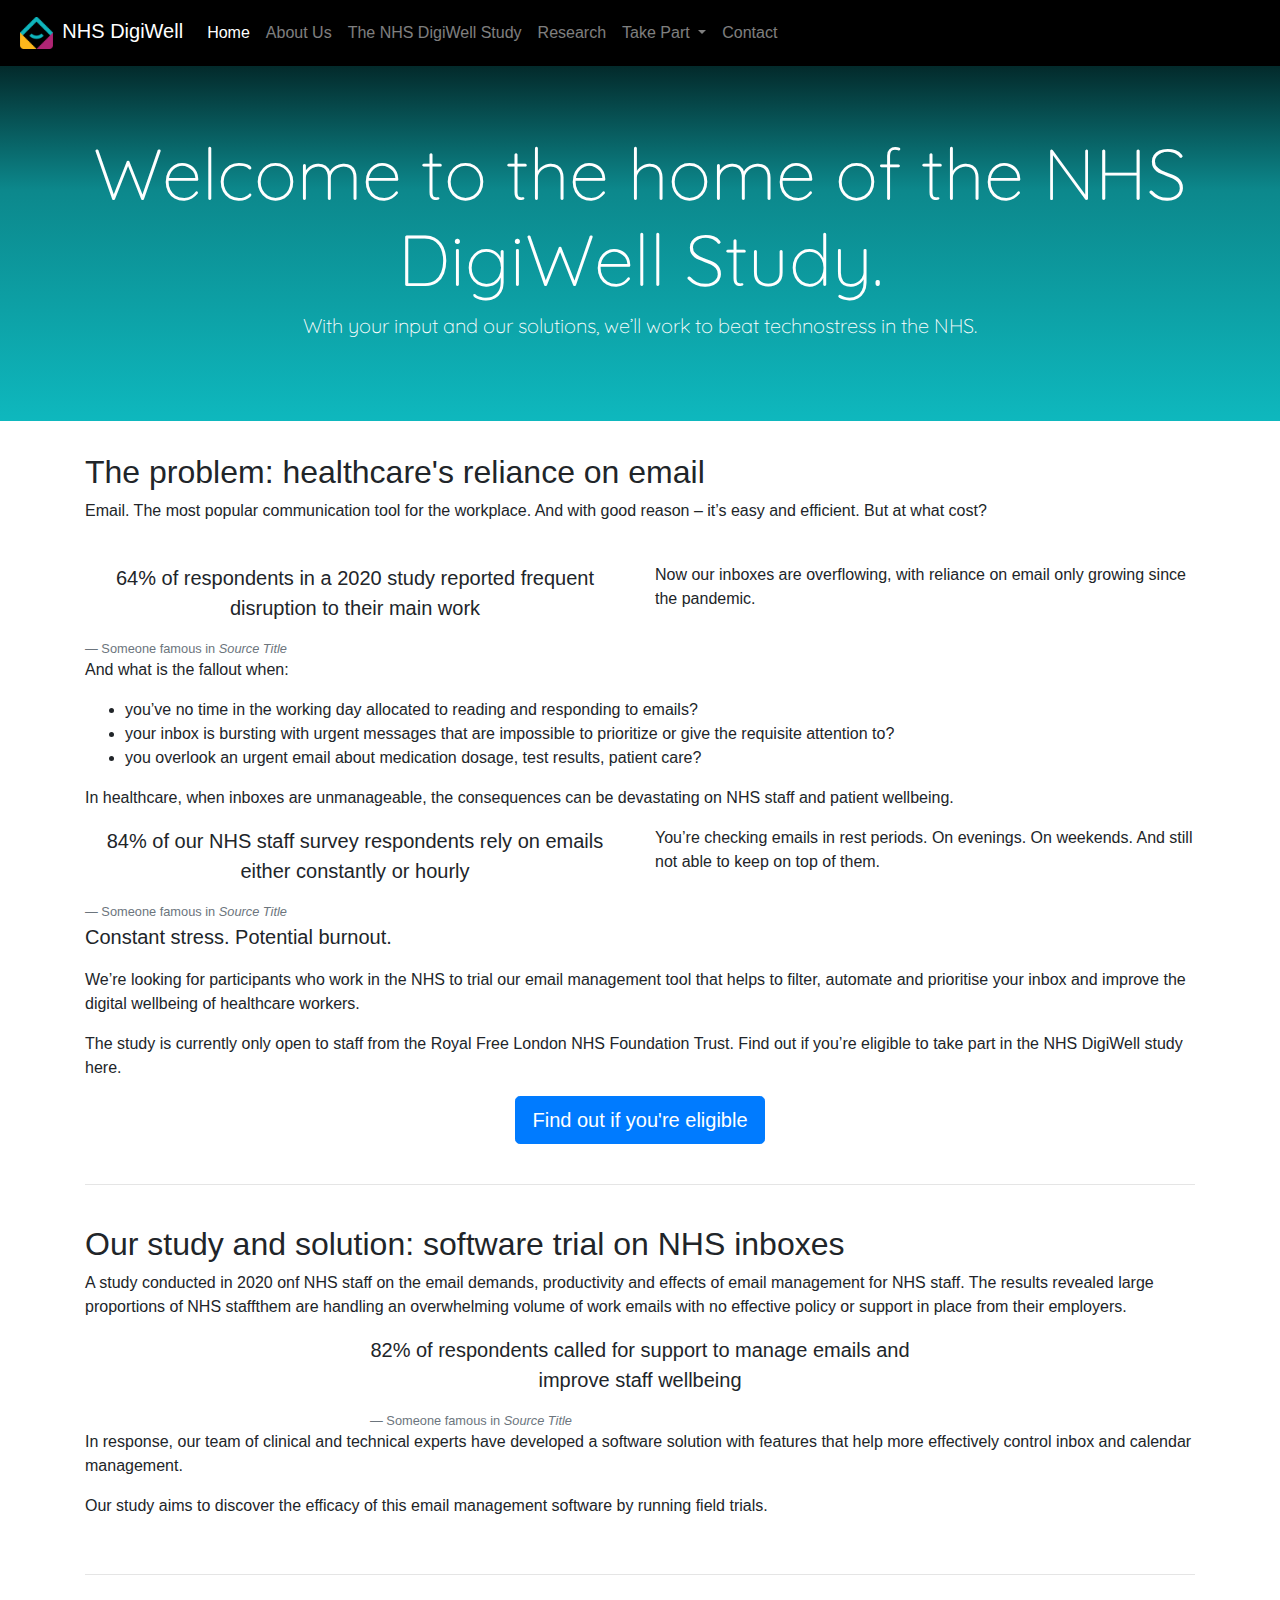
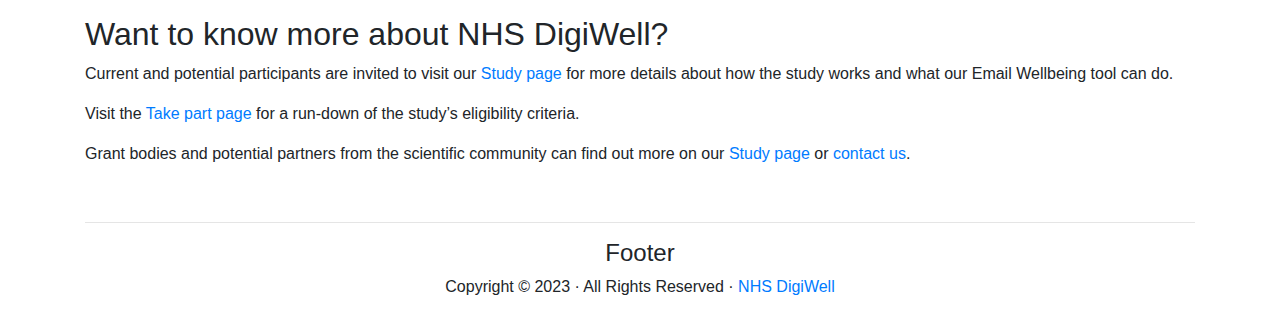
==== index.html @ 48092ce5 "First commit" ====
<!DOCTYPE html>
<html lang="en">
  <head>
    <meta charset="UTF-8">
    <meta http-equiv="X-UA-Compatible" content="IE=edge">
    <meta name="viewport" content="width=device-width, initial-scale=1">
    <title>NHS DigiWell</title>

    <!-- Bootstrap -->
    <link href="css/bootstrap-4.4.1.css" rel="stylesheet">
    <link href="css/style.css" rel="stylesheet">

  </head>
  <body>
    <nav class="navbar navbar-expand-lg navbar-dark">
       <a class="navbar-brand" href="#"><img src="images/airemail_logo.png" alt="" class="img-fluid" style="max-height: 32px; margin: 4px;" /> NHS DigiWell</a>
       <button class="navbar-toggler" type="button" data-toggle="collapse" data-target="#navbarSupportedContent" aria-controls="navbarSupportedContent" aria-expanded="false" aria-label="Toggle navigation">
       <span class="navbar-toggler-icon"></span>
       </button>
       <div class="collapse navbar-collapse" id="navbarSupportedContent">
          <ul class="navbar-nav mr-auto">
             <li class="nav-item active">
                <a class="nav-link" href="#">Home <span class="sr-only">(current)</span></a>
             </li>
             <li class="nav-item">
                <a class="nav-link" href="#">About Us</a>
             </li>
             <li class="nav-item">
                <a class="nav-link" href="#">The NHS DigiWell Study</a>
             </li>
             <li class="nav-item">
                <a class="nav-link" href="#">Research</a>
             </li>
             <li class="nav-item dropdown">
                <a class="nav-link dropdown-toggle" href="#" id="navbarDropdown" role="button" data-toggle="dropdown" aria-haspopup="true" aria-expanded="false">
                Take Part
                </a>
                <div class="dropdown-menu" aria-labelledby="navbarDropdown">
                   <a class="dropdown-item" href="#">Take Part</a>
                   <a class="dropdown-item" href="#">Tips and Tricks</a>
                </div>
             </li>
             <li class="nav-item">
                <a class="nav-link" href="#">Contact</a>
             </li>
          </ul>
<!--
          <form class="form-inline my-2 my-lg-0">
             <input class="form-control mr-sm-2" type="search" placeholder="Search" aria-label="Search">
             <button class="btn btn-outline-success my-2 my-sm-0" type="submit">Search</button>
          </form>
-->
       </div>
    </nav>

    <div class="jumbotron jumbotron-fluid text-center">
       <h1 class="display-3">Welcome to the home of the NHS DigiWell Study.</h1>
       <p class="lead">With your input and our solutions, we’ll work to beat technostress in the NHS.</p>
<!--
       <hr class="my-4">
       <p>This is a simple hero unit, a simple jumbotron-style component for calling extra attention to featured content or information.</p>
       <p class="lead">
          <a class="btn btn-primary btn-lg" href="#" role="button">Learn more</a>
       </p>
-->
    </div>
    <div class="container">
       <div class="row">
          <div class="col-lg-12">
			  <h2>The problem: healthcare's reliance on email</h2>
			  <p>Email. The most popular communication tool for the workplace. And with good reason – it’s easy and efficient. But at what cost?</p><br />
		   </div>
       </div>
		<div class="row">
			<div class="col-md-6 offset-md-0 col-sm-10 offset-sm-1">
				<blockquote class="text-center blockquote"><p>64% of respondents in a 2020 study reported frequent disruption to their main work</p></blockquote>
				<figcaption class="blockquote-footer">Someone famous in <cite title="Source Title">Source Title</cite></figcaption>
			</div>
			<div class="col-md-6">
				<p>Now our inboxes are overflowing, with reliance on email only growing since the pandemic. </p>
			</div>
		</div>
		<div class="row">
			<div class="col-md-12">
				<p>And what is the fallout when:</p>
				<ul>
					<li>you’ve no time in the working day allocated to reading and responding to emails?</li>
					<li>your inbox is bursting with urgent messages that are impossible to prioritize or give the requisite attention to?</li>
					<li>you overlook an urgent email about medication dosage, test results, patient care? </li>
				</ul>
				<p>In healthcare, when inboxes are unmanageable, the consequences can be devastating on NHS staff and patient wellbeing.</p>
			</div>
		</div>
		<div class="row">
			<div class="col-md-6 offset-md-0 col-sm-10 offset-sm-1">
				<blockquote class="text-center blockquote"><p>84% of our NHS staff survey respondents rely on emails either constantly or hourly</p></blockquote>
				<figcaption class="blockquote-footer">Someone famous in <cite title="Source Title">Source Title</cite></figcaption>
			</div>
			<div class="col-md-6">
				<p>You’re checking emails in rest periods. On evenings. On weekends. And still not able to keep on top of them.</p>
			</div>
		</div>
		<div class="row">
			<div class="col-md-12">
				<p class="lead">Constant stress. Potential burnout.</p>
				<p>We’re looking for participants who work in the NHS to trial our email management tool that helps to filter, automate and prioritise your inbox and improve the digital wellbeing of healthcare workers.</p>
				<p>The study is currently only open to staff from the Royal Free London NHS Foundation Trust. Find out if you’re eligible to take part in the NHS DigiWell study here.</p>
			</div>
			<div class="col-md-12 text-center">
 				<button type="button" class="btn btn-lg btn-primary">Find out if you're eligible</button>
			</div>
		</div>
       <br>
       <hr>
       <br>
		
       <div class="row">
          <div class="col-lg-12">
			  <h2>Our study and solution: software trial on NHS inboxes </h2>
			  <p>A study conducted in 2020 onf NHS staff on  the email demands, productivity and effects of email management for NHS staff. The results revealed large proportions of NHS staffthem are handling an overwhelming volume of work emails with no effective policy or support in place from their employers.</p>
		   </div>
       </div>
		
		<div class="row">
			<div class="col-lg-6 offset-lg-3 col-sm-10 offset-sm-1">
				<blockquote class="text-center blockquote"><p>82% of respondents called for support to manage emails and improve staff wellbeing</p></blockquote>
				<figcaption class="blockquote-footer">Someone famous in <cite title="Source Title">Source Title</cite></figcaption>
			</div>
		</div>
		
       <div class="row">
          <div class="col-lg-12">
			  <p>In response, our team of clinical and technical experts have developed a software solution with features that help more effectively control inbox and calendar management.</p>
			  <p>Our study aims to discover the efficacy of this email management software by running field trials.  </p>
		   </div>
       </div>
		
		<br /><hr /><br />
		
       <div class="row">
		   <div class="col-lg-12">
				<h2>Want to know more about NHS DigiWell?</h2>
				<p>Current and potential participants are invited to visit our <a href="#">Study page</a> for more details about how the study works and what our Email Wellbeing tool can do.</p>
			   	<p>Visit the <a href="#">Take part page</a> for a run-down of the study’s eligibility criteria.</p>
				<p>Grant bodies and potential partners from the scientific community can find out more on our <a href="#">Study page</a> or <a href="#">contact us</a>.</p>
		   </div>
       </div>
<!--
       <div class="row">
          <div class="col-md-4">
             <div class="card">
                <img class="card-img-top" src="images/card-img.png" alt="Card image cap">
                <div class="card-body">
                   <h4 class="card-title">Card title</h4>
                   <p class="card-text">Some quick example text to build on the card title and make up the bulk of the card's content.</p>
                   <br><br>
                   <a href="#" class="btn btn-primary">Go somewhere</a>
                </div>
             </div>
          </div>
          <div class="col-md-4">
             <div class="card">
                <div class="card-body">
                   <h5 class="card-title">Card title</h5>
                   <h6 class="card-subtitle mb-2 text-muted">Card subtitle</h6>
                   <p class="card-text">Some quick example text to build on the card title and make up the bulk of the card's content.</p>
                   <a href="#" class="card-link">Card link</a>
                   <a href="#" class="card-link">Another link</a>
                </div>
             </div>
             <br>
             <br/>
             <div class="card">
                <div class="card-header">
                   Featured
                </div>
                <ul class="list-group list-group-flush">
                   <li class="list-group-item">Cras justo odio</li>
                   <li class="list-group-item">Dapibus ac facilisis in</li>
                   <li class="list-group-item">Vestibulum at eros</li>
                </ul>
             </div>
          </div>
          <div class="col-md-4">
             <div class="card">
                <img class="card-img-top" src="images/card-img.png" alt="Card image cap">
                <div class="card-body">
                   <h5 class="card-title">Card title</h5>
                   <p class="card-text">Some text to build on the card's content.</p>
                </div>
                <ul class="list-group list-group-flush">
                   <li class="list-group-item">Cras justo odio</li>
                   <li class="list-group-item">Dapibus ac facilisis in</li>
                </ul>
                <div class="card-body">
                   <a href="#" class="card-link">Card link</a>
                   <a href="#" class="card-link">Another link</a>
                </div>
             </div>
          </div>
       </div>
       <br/>
       <br/>
       <div class="row">
          <div class=" col-md-4"> Click here to select this<strong> column.</strong> Always place your content within a column. Columns are indicated by a dashed blue line. </div>
          <div class="col-md-4 "> You can <strong>resize a column</strong> using the handle on the right. Drag it to increase or reduce the number of columns.</div>
          <div class="col-md-4 "> You can <strong>offset a column</strong> using the handle on the left. Drag it to increase or reduce the offset. </div>
       </div>
       <br/>
       <br/>
       <div class="row">
          <div class="col-md-6 text-center">
             <div class="card">
                <div class="card-body">
                   <h3>Adding <strong>Buttons</strong></h3>
                   <p>Quickly add buttons to your page by using the button component in the insert panel. </p>
                   <button type="button" class="btn btn-info btn-md">Info Button</button>
                   <button type="button" class="btn btn-success btn-md">Success Button</button>
                </div>
             </div>
          </div>
          <div class="text-center col-md-6">
             <div class="card">
                <div class="card-body">
                   <h3>Adding <strong>Badges</strong></h3>
                   <p>Using the insert panel, add badge to your page by using the badge component.</p>
                   <span class="badge badge-info">Info Badge</span> <span class="badge badge-danger">Danger Badge</span>
                </div>
             </div>
          </div>
       </div>
-->
       <br>
       <hr>
       <div class="row">
          <div class="text-center col-lg-6 offset-lg-3">
             <h4>Footer </h4>
             <p>Copyright &copy; 2023 &middot; All Rights Reserved &middot; <a href="#" >NHS DigiWell</a></p>
          </div>
       </div>
    </div>
    <!-- jQuery (necessary for Bootstrap's JavaScript plugins) --> 
    <script src="js/jquery-3.4.1.min.js"></script>

    <!-- Include all compiled plugins (below), or include individual files as needed --> 
    <script src="js/popper.min.js"></script>
    <script src="js/bootstrap-4.4.1.js"></script>
  </body>
</html>
---- css/style.css ----
@charset "UTF-8";
/* CSS Document */

@import url('https://fonts.googleapis.com/css2?family=Quicksand:wght@300;500;700&display=swap');

div.jumbotron {
	 background: rgb(3,42,43);
	background: -webkit-linear-gradient(rgba(3,42,43,1) 0%, rgba(12,136,140,1) 35%, rgba(14,184,190,1) 100%);
	background: -o-linear-gradient(rgba(3,42,43,1) 0%, rgba(12,136,140,1) 35%, rgba(14,184,190,1) 100%);
	background: linear-gradient(rgba(3,42,43,1) 0%, rgba(12,136,140,1) 35%, rgba(14,184,190,1) 100%);
	color: #ffffff;
	font-family: 'Quicksand', sans-serif;
}

nav.navbar {
	background-color: #000;
}
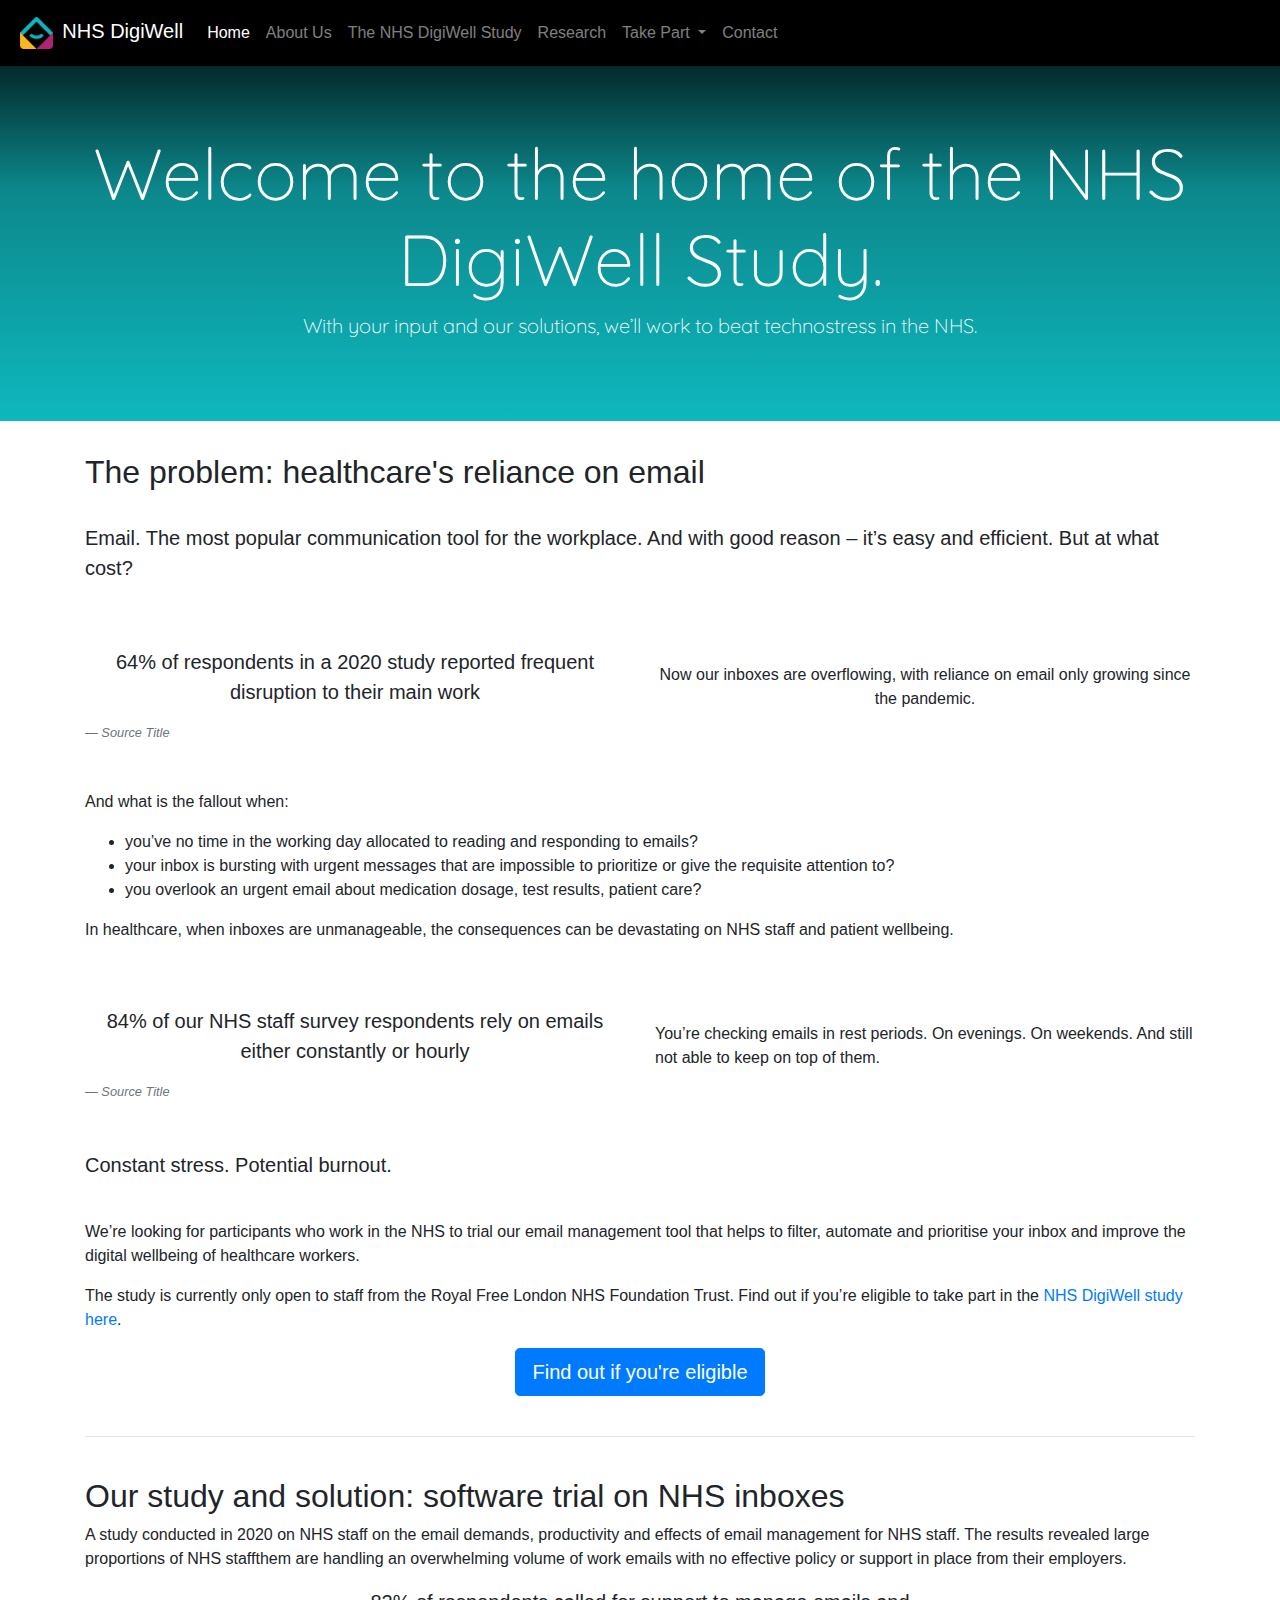
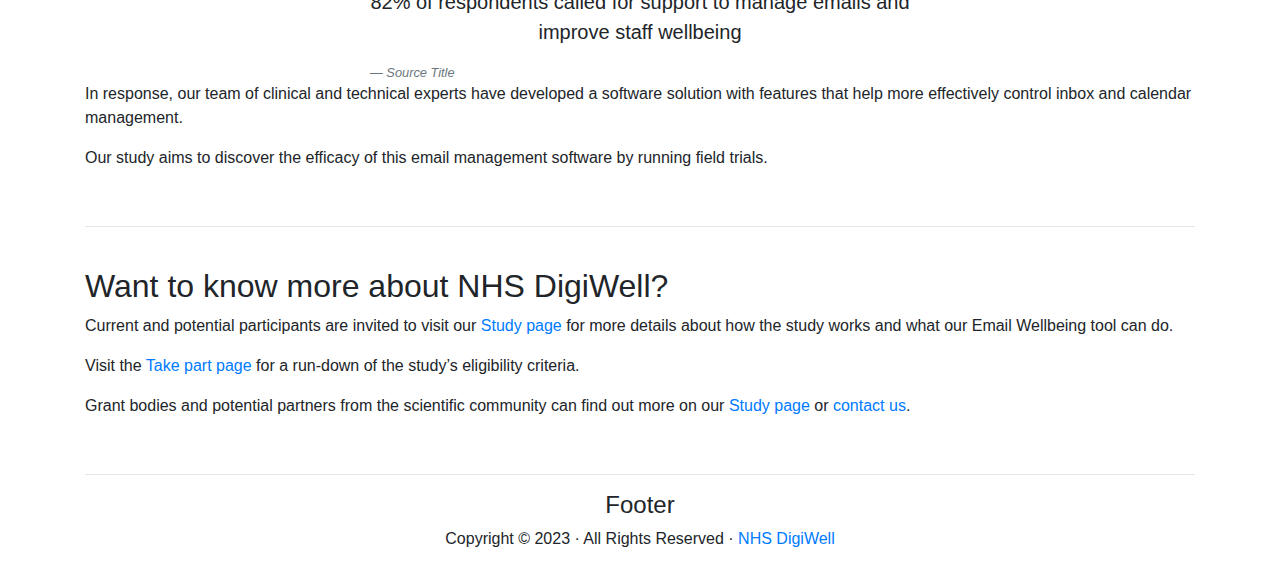
==== commit f9dba503: "Content uploaded" ====
--- a/index.html
+++ b/index.html
@@ -13,31 +13,31 @@
   </head>
   <body>
     <nav class="navbar navbar-expand-lg navbar-dark">
-       <a class="navbar-brand" href="#"><img src="images/airemail_logo.png" alt="" class="img-fluid" style="max-height: 32px; margin: 4px;" /> NHS DigiWell</a>
+       <a class="navbar-brand" href="index.html"><img src="images/airemail_logo.png" alt="" class="img-fluid" style="max-height: 32px; margin: 4px;" /> NHS DigiWell</a>
        <button class="navbar-toggler" type="button" data-toggle="collapse" data-target="#navbarSupportedContent" aria-controls="navbarSupportedContent" aria-expanded="false" aria-label="Toggle navigation">
        <span class="navbar-toggler-icon"></span>
        </button>
        <div class="collapse navbar-collapse" id="navbarSupportedContent">
           <ul class="navbar-nav mr-auto">
              <li class="nav-item active">
-                <a class="nav-link" href="#">Home <span class="sr-only">(current)</span></a>
-             </li>
-             <li class="nav-item">
-                <a class="nav-link" href="#">About Us</a>
-             </li>
-             <li class="nav-item">
-                <a class="nav-link" href="#">The NHS DigiWell Study</a>
-             </li>
-             <li class="nav-item">
-                <a class="nav-link" href="#">Research</a>
+                <a class="nav-link" href="index.html">Home <span class="sr-only">(current)</span></a>
+             </li>
+             <li class="nav-item">
+                <a class="nav-link" href="aboutus.html">About Us</a>
+             </li>
+             <li class="nav-item">
+                <a class="nav-link" href="study.html">The NHS DigiWell Study</a>
+             </li>
+             <li class="nav-item">
+                <a class="nav-link" href="research.html">Research</a>
              </li>
              <li class="nav-item dropdown">
                 <a class="nav-link dropdown-toggle" href="#" id="navbarDropdown" role="button" data-toggle="dropdown" aria-haspopup="true" aria-expanded="false">
                 Take Part
                 </a>
                 <div class="dropdown-menu" aria-labelledby="navbarDropdown">
-                   <a class="dropdown-item" href="#">Take Part</a>
-                   <a class="dropdown-item" href="#">Tips and Tricks</a>
+                   <a class="dropdown-item" href="https://nhs.sharepoint.com/sites/msteams_a1485e">Take Part</a>
+                   <a class="dropdown-item" href="https://nhs.sharepoint.com/sites/msteams_a1485e">Tips and Tricks</a>
                 </div>
              </li>
              <li class="nav-item">
@@ -67,47 +67,47 @@
     <div class="container">
        <div class="row">
           <div class="col-lg-12">
-			  <h2>The problem: healthcare's reliance on email</h2>
-			  <p>Email. The most popular communication tool for the workplace. And with good reason – it’s easy and efficient. But at what cost?</p><br />
-		   </div>
-       </div>
+			  <h2>The problem: healthcare's reliance on email</h2><br />
+			  <p class="lead">Email. The most popular communication tool for the workplace. And with good reason – it’s easy and efficient. But at what cost?</p><br />
+		   </div>
+       </div>
+		<div class="row align-items-center">
+			<div class="col-md-6 offset-md-0 col-sm-10 offset-sm-1"><br />
+				<blockquote class="text-center blockquote"><p>64% of respondents in a 2020 study reported frequent disruption to their main work</p></blockquote>
+				<figcaption class="blockquote-footer"><cite title="Source Title">Source Title</cite></figcaption><br />
+			</div>
+			<div class="col-md-6 text-center"><br />
+				<p>Now our inboxes are overflowing, with reliance on email only growing since the pandemic. </p><br />
+			</div>
+		</div>
 		<div class="row">
-			<div class="col-md-6 offset-md-0 col-sm-10 offset-sm-1">
-				<blockquote class="text-center blockquote"><p>64% of respondents in a 2020 study reported frequent disruption to their main work</p></blockquote>
-				<figcaption class="blockquote-footer">Someone famous in <cite title="Source Title">Source Title</cite></figcaption>
-			</div>
-			<div class="col-md-6">
-				<p>Now our inboxes are overflowing, with reliance on email only growing since the pandemic. </p>
-			</div>
-		</div>
-		<div class="row">
-			<div class="col-md-12">
+			<div class="col-md-12"><br />
 				<p>And what is the fallout when:</p>
 				<ul>
 					<li>you’ve no time in the working day allocated to reading and responding to emails?</li>
 					<li>your inbox is bursting with urgent messages that are impossible to prioritize or give the requisite attention to?</li>
 					<li>you overlook an urgent email about medication dosage, test results, patient care? </li>
 				</ul>
-				<p>In healthcare, when inboxes are unmanageable, the consequences can be devastating on NHS staff and patient wellbeing.</p>
+				<p>In healthcare, when inboxes are unmanageable, the consequences can be devastating on NHS staff and patient wellbeing.</p><br />
+			</div>
+		</div>
+		<div class="row align-items-center">
+			<div class="col-md-6 offset-md-0 col-sm-10 offset-sm-1"><br />
+				<blockquote class="text-center blockquote"><p>84% of our NHS staff survey respondents rely on emails either constantly or hourly</p></blockquote>
+				<figcaption class="blockquote-footer"><cite title="Source Title">Source Title</cite></figcaption><br />
+			</div>
+			<div class="col-md-6"><br />
+				<p>You’re checking emails in rest periods. On evenings. On weekends. And still not able to keep on top of them.</p><br />
 			</div>
 		</div>
 		<div class="row">
-			<div class="col-md-6 offset-md-0 col-sm-10 offset-sm-1">
-				<blockquote class="text-center blockquote"><p>84% of our NHS staff survey respondents rely on emails either constantly or hourly</p></blockquote>
-				<figcaption class="blockquote-footer">Someone famous in <cite title="Source Title">Source Title</cite></figcaption>
-			</div>
-			<div class="col-md-6">
-				<p>You’re checking emails in rest periods. On evenings. On weekends. And still not able to keep on top of them.</p>
-			</div>
-		</div>
-		<div class="row">
-			<div class="col-md-12">
-				<p class="lead">Constant stress. Potential burnout.</p>
+			<div class="col-md-12"><br />
+				<p class="lead">Constant stress. Potential burnout.</p><br />
 				<p>We’re looking for participants who work in the NHS to trial our email management tool that helps to filter, automate and prioritise your inbox and improve the digital wellbeing of healthcare workers.</p>
-				<p>The study is currently only open to staff from the Royal Free London NHS Foundation Trust. Find out if you’re eligible to take part in the NHS DigiWell study here.</p>
+				<p>The study is currently only open to staff from the Royal Free London NHS Foundation Trust. Find out if you’re eligible to take part in the <a href="study.html">NHS DigiWell study here</a>.</p>
 			</div>
 			<div class="col-md-12 text-center">
- 				<button type="button" class="btn btn-lg btn-primary">Find out if you're eligible</button>
+ 				<a href="study.html"><button type="button" class="btn btn-lg btn-primary">Find out if you're eligible</button></a>
 			</div>
 		</div>
        <br>
@@ -117,14 +117,14 @@
        <div class="row">
           <div class="col-lg-12">
 			  <h2>Our study and solution: software trial on NHS inboxes </h2>
-			  <p>A study conducted in 2020 onf NHS staff on  the email demands, productivity and effects of email management for NHS staff. The results revealed large proportions of NHS staffthem are handling an overwhelming volume of work emails with no effective policy or support in place from their employers.</p>
-		   </div>
-       </div>
-		
-		<div class="row">
+			  <p>A study conducted in 2020 on NHS staff on  the email demands, productivity and effects of email management for NHS staff. The results revealed large proportions of NHS staffthem are handling an overwhelming volume of work emails with no effective policy or support in place from their employers.</p>
+		   </div>
+       </div>
+		
+		<div class="row align-items-center">
 			<div class="col-lg-6 offset-lg-3 col-sm-10 offset-sm-1">
 				<blockquote class="text-center blockquote"><p>82% of respondents called for support to manage emails and improve staff wellbeing</p></blockquote>
-				<figcaption class="blockquote-footer">Someone famous in <cite title="Source Title">Source Title</cite></figcaption>
+				<figcaption class="blockquote-footer"><cite title="Source Title">Source Title</cite></figcaption>
 			</div>
 		</div>
 		
@@ -140,9 +140,9 @@
        <div class="row">
 		   <div class="col-lg-12">
 				<h2>Want to know more about NHS DigiWell?</h2>
-				<p>Current and potential participants are invited to visit our <a href="#">Study page</a> for more details about how the study works and what our Email Wellbeing tool can do.</p>
-			   	<p>Visit the <a href="#">Take part page</a> for a run-down of the study’s eligibility criteria.</p>
-				<p>Grant bodies and potential partners from the scientific community can find out more on our <a href="#">Study page</a> or <a href="#">contact us</a>.</p>
+				<p>Current and potential participants are invited to visit our <a href="study.html">Study page</a> for more details about how the study works and what our Email Wellbeing tool can do.</p>
+			   	<p>Visit the <a href="study.html">Take part page</a> for a run-down of the study’s eligibility criteria.</p>
+				<p>Grant bodies and potential partners from the scientific community can find out more on our <a href="study.html">Study page</a> or <a href="#">contact us</a>.</p>
 		   </div>
        </div>
 <!--
